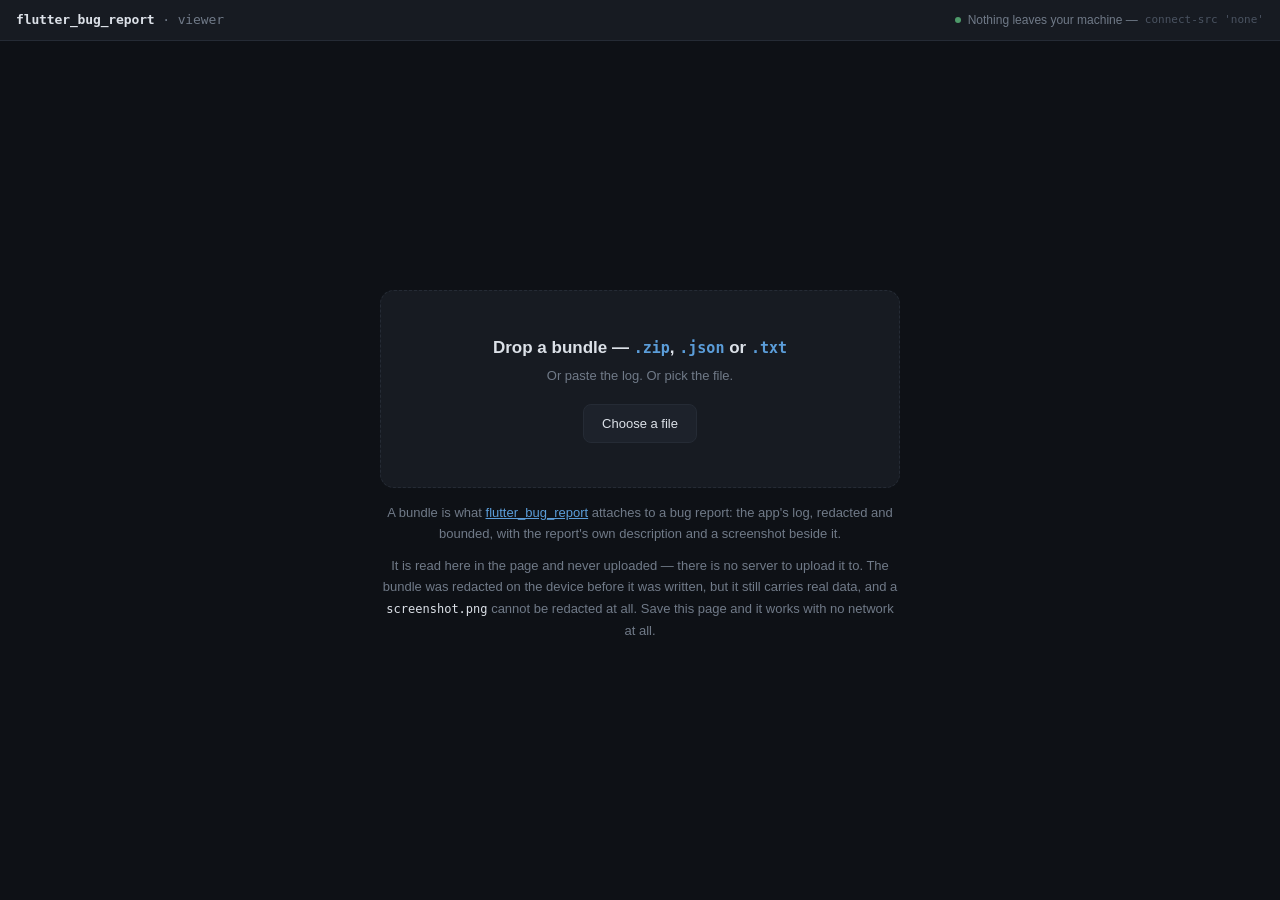
==== index.html @ 20e981cb "The viewer: a strip, a log, and a panel Concept C. The density strip places every entry by time rath" ====
<!DOCTYPE html>
<html lang="en">
<head>
<meta charset="UTF-8" />
<meta name="viewport" content="width=device-width, initial-scale=1.0" />

<!--
  connect-src 'none' is the load-bearing line in this file.

  The promise this page makes is that a bug report dropped into it does
  not go anywhere. A promise is worth what the person making it is
  worth; this is the browser refusing to carry out a fetch, an XHR, a
  WebSocket or a beacon no matter what the script asks for. A page that
  cannot make a request cannot leak a log.

  Everything else here follows from the same idea: no CDN, no fonts to
  fetch, no analytics, nothing loaded from anywhere but this directory.
-->
<meta http-equiv="Content-Security-Policy" content="
  default-src 'none';
  script-src 'self';
  style-src 'self';
  img-src 'self' blob: data:;
  connect-src 'none';
  base-uri 'none';
  form-action 'none'
" />
<!-- frame-ancestors is deliberately absent: a browser ignores it in a meta
     tag and logs an error for it, and an error nobody can fix is an error
     people learn to scroll past. It belongs in a response header, which is
     GitHub Pages' business, not this file's. -->

<title>Bug report viewer · flutter_bug_report</title>
<meta name="description" content="Open a flutter_bug_report bundle — .zip, .json or .txt — and read it. Runs entirely in your browser; nothing is uploaded." />
<link rel="stylesheet" href="style.css" />
</head>
<body>

<header class="top">
  <div class="brand">flutter_bug_report <span>· viewer</span></div>
  <div class="vow">
    <span class="vow__dot" aria-hidden="true"></span>
    <span>Nothing leaves your machine —</span>
    <code>connect-src 'none'</code>
  </div>
</header>

<main>
  <!-- ===== Nothing open ===== -->
  <section class="drop" id="drop">
    <div class="drop__box">
      <p class="drop__title">Drop a bundle — <code>.zip</code>, <code>.json</code> or <code>.txt</code></p>
      <p class="drop__note">Or paste the log. Or pick the file.</p>
      <label class="drop__pick">
        Choose a file
        <input id="picker" type="file" multiple accept=".zip,.json,.txt,.log,.png" hidden />
      </label>
    </div>

    <p class="fail is-hidden" id="fail"></p>

    <div class="about">
      <p>
        A bundle is what <a href="https://pub.dev/packages/flutter_bug_report" rel="noopener">flutter_bug_report</a>
        attaches to a bug report: the app's log, redacted and bounded, with the
        report's own description and a screenshot beside it.
      </p>
      <p>
        It is read here in the page and never uploaded — there is no server to
        upload it to. The bundle was redacted on the device before it was
        written, but it still carries real data, and a
        <code>screenshot.png</code> cannot be redacted at all. Save this page and
        it works with no network at all.
      </p>
    </div>
  </section>

  <!-- ===== A bundle, open ===== -->
  <section class="view is-hidden" id="view">
    <div class="strip" id="strip" title="The session over time. Click to jump.">
      <canvas id="canvas"></canvas>
    </div>

    <div class="bar">
      <input id="search" class="search" type="search" placeholder="Filter lines…" autocomplete="off" spellcheck="false" />
      <div class="chips" id="chips"></div>
      <div class="bar__end">
        <span class="bar__meta" id="meta"></span>
        <button class="btn" id="zone" type="button" title="Show times in UTC instead of local">UTC</button>
        <button class="btn" id="copy" type="button">Copy</button>
        <button class="btn" id="close" type="button">Close</button>
      </div>
    </div>

    <div class="banners" id="banners"></div>

    <div class="split">
      <div class="log" id="log" tabindex="0"></div>
      <aside class="side" id="side"></aside>
    </div>
  </section>
</main>

<script src="unzip.js"></script>
<script src="parse.js"></script>
<script src="viewer.js"></script>
</body>
</html>
---- style.css ----
/* ===================================================================
   flutter_bug_report log viewer — "Diagnostika"

   A log is not text to be read, it is data to be diagnosed. So colour
   means something here and is never decoration: a level is the same
   colour in the density strip, in the row's edge and in its chip, and
   nothing else in the page competes with those four hues.
   =================================================================== */

:root {
  --bg: #0E1116;
  --surface: #171B22;
  --raised: #1D222B;
  --border: #252B35;
  --text: #DCE1E8;
  --dim: #707A88;
  --faint: #4A5361;

  --debug: #5A6472;
  --info: #5B9DD9;
  --warning: #D9A441;
  --error: #E5544B;

  --accent: #5B9DD9;
  --bar: #3A424F;          /* a redaction bar: present, unreadable */
  --mark: #D9A441;

  --mono: ui-monospace, SFMono-Regular, "SF Mono", Menlo, Consolas, monospace;
  --sans: -apple-system, BlinkMacSystemFont, "Segoe UI", Roboto, sans-serif;
  --t: .15s ease;
}

* { box-sizing: border-box; }

html, body { height: 100%; }

body {
  margin: 0;
  background: var(--bg);
  color: var(--text);
  font: 14px/1.5 var(--sans);
  -webkit-font-smoothing: antialiased;
  display: flex;
  flex-direction: column;
}

.is-hidden { display: none !important; }

/* ===== The strip along the top of the page ===== */

.top {
  display: flex;
  align-items: center;
  gap: 16px;
  padding: 10px 16px;
  border-bottom: 1px solid var(--border);
  background: var(--surface);
  flex: none;
}

.brand {
  font-family: var(--mono);
  font-size: 13px;
  font-weight: 600;
  letter-spacing: -.01em;
}
.brand span { color: var(--dim); font-weight: 400; }

/* The claim the whole project rests on, stated where it cannot be
   missed rather than in a footer. */
.vow {
  margin-left: auto;
  display: flex;
  align-items: center;
  gap: 7px;
  font-size: 12px;
  color: var(--dim);
}
.vow__dot {
  width: 6px; height: 6px;
  border-radius: 50%;
  background: #4E9A6A;
  flex: none;
}
.vow code {
  font-family: var(--mono);
  font-size: 11px;
  color: var(--faint);
}

main {
  flex: 1;
  min-height: 0;
  display: flex;
  flex-direction: column;
}

/* ===== Nothing open yet ===== */

.drop {
  flex: 1;
  display: flex;
  flex-direction: column;
  align-items: center;
  justify-content: center;
  gap: 14px;
  padding: 40px 24px;
  text-align: center;
}
.drop.is-over .drop__box {
  border-color: var(--accent);
  background: rgba(91, 157, 217, .06);
}

.drop__box {
  width: 100%;
  max-width: 520px;
  padding: 44px 32px;
  border: 1.5px dashed var(--border);
  border-radius: 14px;
  background: var(--surface);
  transition: border-color var(--t), background var(--t);
}
.drop__title { font-size: 17px; font-weight: 600; margin: 0 0 6px; }
.drop__title code { font-family: var(--mono); font-size: 15px; color: var(--accent); }
.drop__note { margin: 0; font-size: 13px; color: var(--dim); }

.drop__pick {
  display: inline-block;
  margin-top: 18px;
  padding: 9px 18px;
  border: 1px solid var(--border);
  border-radius: 8px;
  background: var(--raised);
  color: var(--text);
  font: inherit;
  font-size: 13px;
  cursor: pointer;
  transition: border-color var(--t), background var(--t);
}
.drop__pick:hover { border-color: var(--accent); }

.about {
  max-width: 520px;
  font-size: 13px;
  line-height: 1.65;
  color: var(--dim);
}
.about p { margin: 0 0 10px; }
.about a { color: var(--accent); }
.about code { font-family: var(--mono); font-size: 12px; color: var(--text); }

.fail {
  max-width: 520px;
  padding: 12px 14px;
  border: 1px solid var(--error);
  border-radius: 8px;
  background: rgba(229, 84, 75, .08);
  color: var(--error);
  font-size: 13px;
  text-align: left;
}

/* ===== The density strip ===== */

/* Every entry as a tick, placed by time rather than by position in the
   list — a session that went quiet for half a minute has to show a gap
   there, which is the whole reason this exists. */
.strip {
  position: relative;
  height: 46px;
  border-bottom: 1px solid var(--border);
  background: var(--surface);
  cursor: crosshair;
  flex: none;
}
.strip canvas { display: block; width: 100%; height: 100%; }

.strip__span {
  position: absolute;
  top: 0; bottom: 0;
  background: rgba(220, 225, 232, .07);
  border-left: 1px solid rgba(220, 225, 232, .18);
  border-right: 1px solid rgba(220, 225, 232, .18);
  pointer-events: none;
}
.strip__tip {
  position: absolute;
  top: 6px;
  padding: 2px 6px;
  border-radius: 4px;
  background: var(--raised);
  border: 1px solid var(--border);
  font-family: var(--mono);
  font-size: 10px;
  color: var(--dim);
  pointer-events: none;
  white-space: nowrap;
  transform: translateX(-50%);
}

/* ===== The bar ===== */

.bar {
  display: flex;
  align-items: center;
  gap: 8px;
  flex-wrap: wrap;
  padding: 8px 16px;
  border-bottom: 1px solid var(--border);
  background: var(--surface);
  flex: none;
}

.search {
  width: 210px;
  padding: 6px 10px;
  border: 1px solid var(--border);
  border-radius: 7px;
  background: var(--bg);
  color: var(--text);
  font: inherit;
  font-size: 13px;
  transition: border-color var(--t);
}
.search:focus { outline: none; border-color: var(--accent); }
.search::placeholder { color: var(--faint); }

.chips { display: flex; gap: 5px; flex-wrap: wrap; }

.chip {
  font-family: var(--mono);
  font-size: 11px;
  line-height: 1;
  padding: 6px 9px;
  border: 1px solid var(--border);
  border-radius: 999px;
  background: var(--bg);
  color: var(--dim);
  cursor: pointer;
  opacity: .45;
  transition: opacity var(--t), border-color var(--t);
}
.chip.is-on { opacity: 1; border-color: currentColor; }
.chip--debug { color: var(--debug); }
.chip--info { color: var(--info); }
.chip--warning { color: var(--warning); }
.chip--error { color: var(--error); }

.bar__end { margin-left: auto; display: flex; align-items: center; gap: 8px; }
.bar__meta {
  font-family: var(--mono);
  font-size: 11px;
  color: var(--dim);
  font-variant-numeric: tabular-nums;
}

.btn {
  padding: 6px 11px;
  border: 1px solid var(--border);
  border-radius: 7px;
  background: var(--bg);
  color: var(--dim);
  font: inherit;
  font-size: 12px;
  cursor: pointer;
  transition: color var(--t), border-color var(--t);
}
.btn:hover { color: var(--text); border-color: var(--accent); }
.btn.is-on { color: var(--accent); border-color: var(--accent); }

/* ===== What the reader is warned about ===== */

.banners { flex: none; }

.banner {
  display: flex;
  gap: 10px;
  padding: 9px 16px;
  font-size: 12.5px;
  border-bottom: 1px solid var(--border);
}
.banner--warn { background: rgba(217, 164, 65, .09); color: var(--warning); }
.banner--note { background: var(--surface); color: var(--dim); }
.banner__mark { flex: none; font-family: var(--mono); }

/* ===== Log and panel ===== */

/* The page below the header: strip, bar, banners, then the log beside
   its panel. A class rather than a style attribute — the CSP forbids
   those, which is the point of having it. */
.view {
  flex: 1;
  min-height: 0;
  display: flex;
  flex-direction: column;
}

.split { flex: 1; min-height: 0; display: flex; }

/* Focused on open so the keys work without a click, which must not
   mean a ring drawn around the whole log. :focus-visible keeps it for
   the reader who tabbed here. */
.log:focus { outline: none; }
.log:focus-visible { outline: 1px solid var(--accent); outline-offset: -1px; }

.log {
  flex: 1;
  min-width: 0;
  overflow: auto;
  padding: 8px 0 40vh;
  font-family: var(--mono);
  font-size: 12.5px;
  line-height: 1.55;
}

.row {
  display: flex;
  gap: 10px;
  padding: 2px 16px 2px 13px;
  border-left: 3px solid transparent;
  white-space: pre-wrap;
  word-break: break-word;
  cursor: default;
}
.row:hover { background: rgba(220, 225, 232, .04); }
.row--debug { border-left-color: var(--debug); }
.row--info { border-left-color: var(--info); }
.row--warning { border-left-color: var(--warning); }
.row--error { border-left-color: var(--error); }
.row.is-here { background: rgba(91, 157, 217, .12); }

.row__time {
  flex: none;
  color: var(--faint);
  font-variant-numeric: tabular-nums;
}
.row__level { flex: none; width: 4.5em; }
.row--debug .row__level { color: var(--debug); }
.row--info .row__level { color: var(--info); }
.row--warning .row__level { color: var(--warning); }
.row--error .row__level { color: var(--error); }

.row__body { flex: 1; min-width: 0; }
.row__more {
  color: var(--faint);
  cursor: pointer;
  user-select: none;
  font-size: 11px;
}
.row__more:hover { color: var(--accent); }

.detail {
  margin: 3px 0 7px;
  padding-left: 12px;
  border-left: 1px solid var(--border);
}
.detail__label {
  display: block;
  font-size: 10px;
  text-transform: uppercase;
  letter-spacing: .07em;
  color: var(--faint);
  margin: 6px 0 1px;
}
.detail__error { color: var(--error); }
.detail__stack { color: var(--dim); font-size: 12px; }

/* A pause long enough that the reader should see it as one. */
.gap {
  display: flex;
  align-items: center;
  gap: 10px;
  padding: 3px 16px;
  color: var(--faint);
  font-size: 11px;
  font-family: var(--mono);
}
.gap::before, .gap::after {
  content: "";
  height: 1px;
  background: var(--border);
}
.gap::before { width: 24px; flex: none; }
.gap::after { flex: 1; }

/* Where the bundle was cut. It goes at the top, because the beginning
   is what a limit takes — a reader who does not see this reads the tail
   of a session as the whole of it. */
.cut {
  display: flex;
  align-items: center;
  gap: 10px;
  margin: 0 0 6px;
  padding: 7px 16px;
  color: var(--warning);
  font-size: 11px;
  font-family: var(--mono);
  background: repeating-linear-gradient(
    -45deg,
    transparent, transparent 6px,
    rgba(217, 164, 65, .07) 6px, rgba(217, 164, 65, .07) 12px
  );
  border-bottom: 1px dashed rgba(217, 164, 65, .35);
}

mark { background: var(--mark); color: #14171C; border-radius: 2px; }

/* ===== Redaction =====

   Two different things happened, and they must not look the same.

   A value that was taken away entirely is a filled bar: nothing to
   read, and visibly nothing rather than absently nothing. A card number
   keeps its last four digits on purpose — the redactor checks Luhn so
   an order id is not starred by accident — and those four are what lets
   somebody match a payment against a transaction. Barring them too
   would throw away what the package deliberately kept. */

.red {
  border-radius: 2px;
  padding: 0 1px;
}
.red--full,
.red--mask {
  background: var(--bar);
  color: transparent;
}
.red--keep {
  color: var(--text);
  border-bottom: 1px solid var(--bar);
}

/* ===== The panel ===== */

.side {
  flex: none;
  width: 310px;
  border-left: 1px solid var(--border);
  background: var(--surface);
  overflow: auto;
  padding: 14px;
}
.side.is-hidden { display: none; }

.side__desc {
  font-size: 13.5px;
  line-height: 1.55;
  margin: 0 0 14px;
  white-space: pre-wrap;
}
.side h2 {
  font-size: 10px;
  text-transform: uppercase;
  letter-spacing: .08em;
  color: var(--faint);
  margin: 16px 0 6px;
  font-weight: 600;
}
.facts {
  width: 100%;
  border-collapse: collapse;
  font-family: var(--mono);
  font-size: 11.5px;
}
.facts td { padding: 3px 0; vertical-align: top; }
.facts td:first-child { color: var(--dim); padding-right: 10px; white-space: nowrap; }
.facts td:last-child { word-break: break-word; }

.shot {
  width: 100%;
  border-radius: 8px;
  border: 1px solid var(--border);
  display: block;
  cursor: zoom-in;
}

.lightbox {
  position: fixed;
  inset: 0;
  background: rgba(14, 17, 22, .92);
  display: flex;
  align-items: center;
  justify-content: center;
  padding: 32px;
  z-index: 10;
  cursor: zoom-out;
}
.lightbox img { max-width: 100%; max-height: 100%; border-radius: 6px; }

.keys {
  margin-top: 18px;
  font-family: var(--mono);
  font-size: 11px;
  color: var(--faint);
  line-height: 1.9;
}
.keys b { color: var(--dim); font-weight: 400; }

/* ===== JSON tree for `extra` ===== */

.json { font-size: 12px; }
.json__box > summary { cursor: pointer; list-style: none; }
.json__box > summary::-webkit-details-marker { display: none; }
.json__box > summary::before { content: "▸ "; color: var(--faint); }
.json__box[open] > summary::before { content: "▾ "; }
.json__children { padding-left: 14px; }
.json__key { color: var(--info); }
.json__str { color: #8FBF7F; }
.json__num { color: var(--warning); }
.json__bool, .json__null { color: #B98FD9; }
.json__punct { color: var(--faint); }
.json__size { color: var(--faint); font-size: 10px; margin-left: 6px; }

.empty { padding: 30px 16px; color: var(--dim); font-family: var(--sans); }

@media (max-width: 800px) {
  .split { flex-direction: column; }
  .side { width: auto; border-left: none; border-top: 1px solid var(--border); max-height: 45vh; }
  .search { width: 100%; }
  .vow span { display: none; }
}
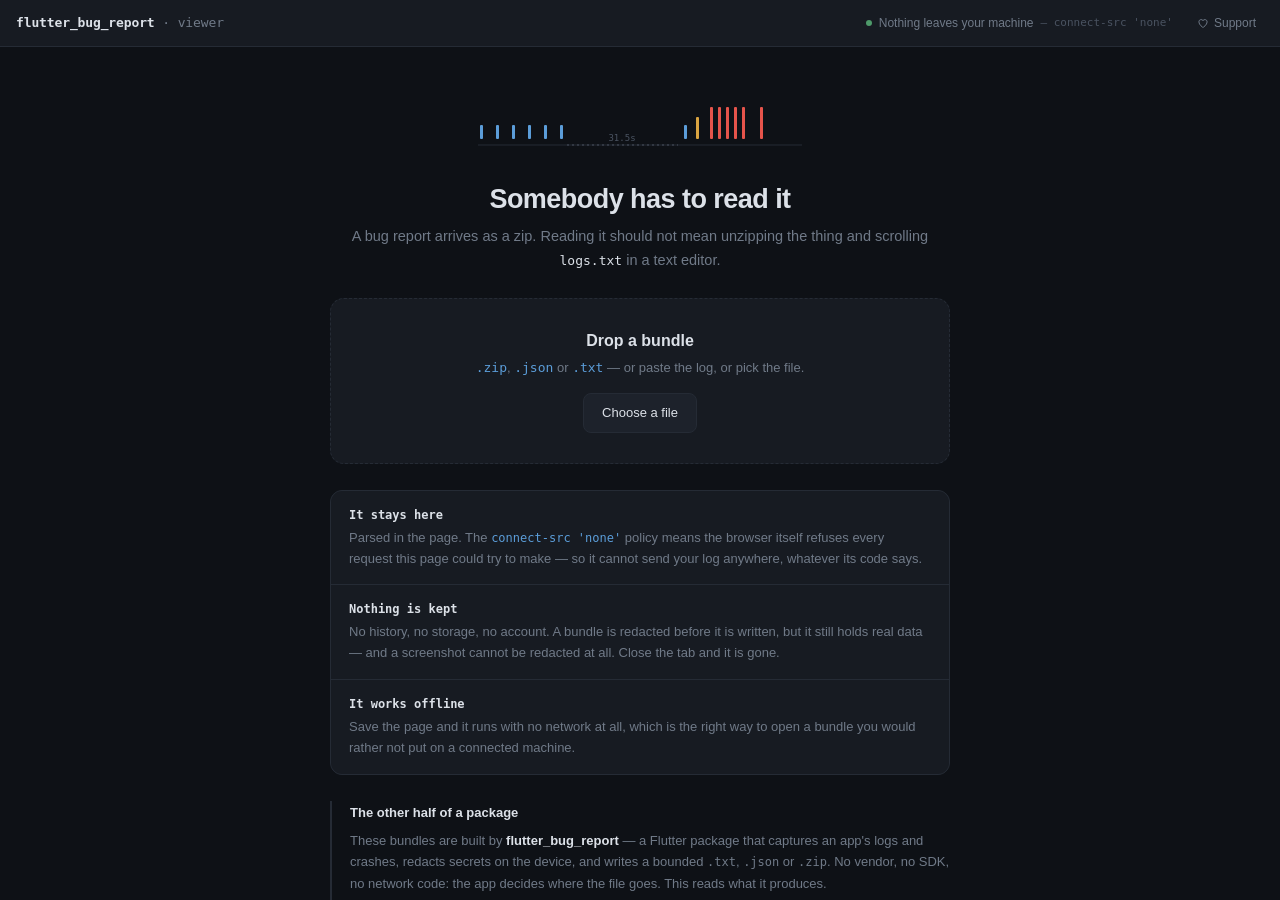
==== commit ffe7a7a4: "Say what made the file, and who keeps it The empty state is the first thing a visitor sees and often" ====
--- a/index.html
+++ b/index.html
@@ -37,41 +37,145 @@
 <body>
 
 <header class="top">
-  <div class="brand">flutter_bug_report <span>· viewer</span></div>
-  <div class="vow">
+  <a class="brand" href="https://pub.dev/packages/flutter_bug_report" target="_blank" rel="noopener noreferrer">
+    flutter_bug_report <span>· viewer</span>
+  </a>
+
+  <div class="vow" title="This page is forbidden by its own Content-Security-Policy from making any network request.">
     <span class="vow__dot" aria-hidden="true"></span>
-    <span>Nothing leaves your machine —</span>
-    <code>connect-src 'none'</code>
+    <span class="vow__text">Nothing leaves your machine</span>
+    <code class="vow__code">connect-src 'none'</code>
   </div>
+
+  <!-- Small, still, and out of the way. Someone reading an error log at two
+       in the morning is debugging, not shopping. -->
+  <a class="give give--small" href="https://tirikchilik.uz/ahadjonovss" target="_blank" rel="noopener noreferrer" title="Support the person who maintains this">
+    <svg viewBox="0 0 16 16" width="12" height="12" aria-hidden="true" focusable="false">
+      <path d="M8 14S2.5 10.5 2.5 6.5A3 3 0 0 1 8 4.8 3 3 0 0 1 13.5 6.5C13.5 10.5 8 14 8 14Z"
+            fill="none" stroke="currentColor" stroke-width="1.3" stroke-linejoin="round"/>
+    </svg>
+    Support
+  </a>
 </header>
 
 <main>
   <!-- ===== Nothing open ===== -->
   <section class="drop" id="drop">
-    <div class="drop__box">
-      <p class="drop__title">Drop a bundle — <code>.zip</code>, <code>.json</code> or <code>.txt</code></p>
-      <p class="drop__note">Or paste the log. Or pick the file.</p>
-      <label class="drop__pick">
-        Choose a file
-        <input id="picker" type="file" multiple accept=".zip,.json,.txt,.log,.png" hidden />
-      </label>
-    </div>
-
-    <p class="fail is-hidden" id="fail"></p>
-
-    <div class="about">
-      <p>
-        A bundle is what <a href="https://pub.dev/packages/flutter_bug_report" rel="noopener">flutter_bug_report</a>
-        attaches to a bug report: the app's log, redacted and bounded, with the
-        report's own description and a screenshot beside it.
-      </p>
-      <p>
-        It is read here in the page and never uploaded — there is no server to
-        upload it to. The bundle was redacted on the device before it was
-        written, but it still carries real data, and a
-        <code>screenshot.png</code> cannot be redacted at all. Save this page and
-        it works with no network at all.
-      </p>
+    <div class="sheet">
+
+      <div class="hero">
+        <!-- The strip, which is the one thing this viewer does that a text
+             editor cannot: a session drawn on a time axis, so the half
+             minute where nothing happened is visible as a hole. Showing it
+             here means the page explains itself before anything is opened. -->
+        <svg class="glyph" viewBox="0 0 340 64" role="img" aria-labelledby="glyphTitle">
+          <title id="glyphTitle">A session: steady polling, then half a minute of silence, then a burst of errors</title>
+          <g class="glyph__tick glyph__tick--info">
+            <rect x="10" y="34" width="3" height="14" rx="1" />
+            <rect x="26" y="34" width="3" height="14" rx="1" />
+            <rect x="42" y="34" width="3" height="14" rx="1" />
+            <rect x="58" y="34" width="3" height="14" rx="1" />
+            <rect x="74" y="34" width="3" height="14" rx="1" />
+            <rect x="90" y="34" width="3" height="14" rx="1" />
+            <rect x="214" y="34" width="3" height="14" rx="1" />
+          </g>
+          <g class="glyph__tick glyph__tick--warning">
+            <rect x="226" y="26" width="3" height="22" rx="1" />
+          </g>
+          <g class="glyph__tick glyph__tick--error">
+            <rect x="240" y="16" width="3" height="32" rx="1" />
+            <rect x="248" y="16" width="3" height="32" rx="1" />
+            <rect x="256" y="16" width="3" height="32" rx="1" />
+            <rect x="264" y="16" width="3" height="32" rx="1" />
+            <rect x="272" y="16" width="3" height="32" rx="1" />
+            <rect x="290" y="16" width="3" height="32" rx="1" />
+          </g>
+          <path class="glyph__rule" d="M8 54 H332" />
+          <path class="glyph__gap" d="M97 54 H208" />
+          <text class="glyph__label" x="152" y="50" text-anchor="middle">31.5s</text>
+        </svg>
+
+        <h1 class="hero__title">Somebody has to read it</h1>
+        <p class="hero__lead">
+          A bug report arrives as a zip. Reading it should not mean unzipping the
+          thing and scrolling <code>logs.txt</code> in a text editor.
+        </p>
+      </div>
+
+      <div class="drop__box">
+        <p class="drop__title">Drop a bundle</p>
+        <p class="drop__note"><code>.zip</code>, <code>.json</code> or <code>.txt</code> — or paste the log, or pick the file.</p>
+        <label class="drop__pick">
+          Choose a file
+          <input id="picker" type="file" multiple accept=".zip,.json,.txt,.log,.png" hidden />
+        </label>
+      </div>
+
+      <p class="fail is-hidden" id="fail"></p>
+
+      <ul class="traits">
+        <li class="trait">
+          <span class="trait__name">It stays here</span>
+          <span class="trait__note">
+            Parsed in the page. The <code>connect-src 'none'</code> policy means the
+            browser itself refuses every request this page could try to make — so it
+            cannot send your log anywhere, whatever its code says.
+          </span>
+        </li>
+        <li class="trait">
+          <span class="trait__name">Nothing is kept</span>
+          <span class="trait__note">
+            No history, no storage, no account. A bundle is redacted before it is
+            written, but it still holds real data — and a screenshot cannot be
+            redacted at all. Close the tab and it is gone.
+          </span>
+        </li>
+        <li class="trait">
+          <span class="trait__name">It works offline</span>
+          <span class="trait__note">
+            Save the page and it runs with no network at all, which is the right way
+            to open a bundle you would rather not put on a connected machine.
+          </span>
+        </li>
+      </ul>
+
+      <section class="origin">
+        <h2 class="origin__head">The other half of a package</h2>
+        <p class="origin__body">
+          These bundles are built by <strong>flutter_bug_report</strong> — a Flutter
+          package that captures an app's logs and crashes, redacts secrets on the
+          device, and writes a bounded <code>.txt</code>, <code>.json</code> or
+          <code>.zip</code>. No vendor, no SDK, no network code: the app decides
+          where the file goes. This reads what it produces.
+        </p>
+        <p class="origin__links">
+          <a href="https://pub.dev/packages/flutter_bug_report" target="_blank" rel="noopener noreferrer">pub.dev</a>
+          <a href="https://github.com/ahadjonovss/flutter_bug_report" target="_blank" rel="noopener noreferrer">the package on GitHub</a>
+          <a href="https://github.com/ahadjonovss/flutter_bug_report_viewer" target="_blank" rel="noopener noreferrer">this viewer on GitHub</a>
+        </p>
+      </section>
+
+      <section class="give give--full">
+        <h2 class="give__head">There is nobody to bill you</h2>
+        <p class="give__body">
+          The package and this viewer are written and kept up by one person. That is
+          the same reason there is no vendor in the loop, no account to make and
+          nothing measuring you — there is no company here to want any of it.
+        </p>
+        <p class="give__body">
+          If this saved you an afternoon, you can put something toward the work.
+          It is entirely optional, nothing here is gated, and nothing changes if you
+          would rather not.
+        </p>
+        <a class="give__link" href="https://tirikchilik.uz/ahadjonovss" target="_blank" rel="noopener noreferrer">
+          <svg viewBox="0 0 16 16" width="14" height="14" aria-hidden="true" focusable="false">
+            <path d="M8 14S2.5 10.5 2.5 6.5A3 3 0 0 1 8 4.8 3 3 0 0 1 13.5 6.5C13.5 10.5 8 14 8 14Z"
+                  fill="none" stroke="currentColor" stroke-width="1.3" stroke-linejoin="round"/>
+          </svg>
+          Support the work
+        </a>
+      </section>
+
     </div>
   </section>
 
--- a/style.css
+++ b/style.css
@@ -63,7 +63,11 @@
   font-size: 13px;
   font-weight: 600;
   letter-spacing: -.01em;
-}
+  color: var(--text);
+  text-decoration: none;
+  transition: color var(--t);
+}
+.brand:hover { color: var(--accent); }
 .brand span { color: var(--dim); font-weight: 400; }
 
 /* The claim the whole project rests on, stated where it cannot be
@@ -82,11 +86,14 @@
   background: #4E9A6A;
   flex: none;
 }
-.vow code {
+.vow__code {
   font-family: var(--mono);
   font-size: 11px;
   color: var(--faint);
 }
+/* The dash belongs to the code, so hiding the code on a narrow screen does
+   not leave one dangling. */
+.vow__code::before { content: "— "; }
 
 main {
   flex: 1;
@@ -95,71 +102,215 @@
   flex-direction: column;
 }
 
-/* ===== Nothing open yet ===== */
+/* ===== Nothing open yet =====
+
+   This is the first thing a visitor sees and often the only thing: somebody
+   lands here from a ticket holding a zip and no idea what wrote it. So the
+   page has to say what it is, what made the file, and why it can be trusted
+   with it — before anything is dropped. */
 
 .drop {
   flex: 1;
-  display: flex;
-  flex-direction: column;
-  align-items: center;
-  justify-content: center;
-  gap: 14px;
-  padding: 40px 24px;
-  text-align: center;
+  overflow: auto;
+  padding: 44px 24px 72px;
 }
 .drop.is-over .drop__box {
   border-color: var(--accent);
-  background: rgba(91, 157, 217, .06);
-}
+  background: rgba(91, 157, 217, .07);
+}
+
+.sheet {
+  max-width: 620px;
+  margin: 0 auto;
+  display: flex;
+  flex-direction: column;
+  gap: 26px;
+}
+
+/* ===== The hero ===== */
+
+.hero { text-align: center; }
+
+/* The strip motif: the one thing here a text editor cannot do. Drawn rather
+   than described, so the page demonstrates itself before it is used. */
+.glyph {
+  width: 100%;
+  max-width: 340px;
+  height: auto;
+  margin-bottom: 22px;
+}
+.glyph__tick--info rect { fill: var(--info); }
+.glyph__tick--warning rect { fill: var(--warning); }
+.glyph__tick--error rect { fill: var(--error); }
+.glyph__rule { stroke: var(--border); stroke-width: 1; }
+.glyph__gap {
+  stroke: var(--faint);
+  stroke-width: 1;
+  stroke-dasharray: 2 3;
+}
+.glyph__label {
+  fill: var(--faint);
+  font-family: var(--mono);
+  font-size: 9px;
+}
+
+.hero__title {
+  font-size: 27px;
+  font-weight: 600;
+  letter-spacing: -.02em;
+  margin: 0 0 10px;
+  line-height: 1.2;
+}
+.hero__lead {
+  margin: 0;
+  font-size: 14.5px;
+  line-height: 1.6;
+  color: var(--dim);
+}
+.hero__lead code { font-family: var(--mono); font-size: 13px; color: var(--text); }
+
+/* ===== The target ===== */
 
 .drop__box {
-  width: 100%;
-  max-width: 520px;
-  padding: 44px 32px;
+  padding: 30px 28px;
   border: 1.5px dashed var(--border);
   border-radius: 14px;
   background: var(--surface);
+  text-align: center;
   transition: border-color var(--t), background var(--t);
 }
-.drop__title { font-size: 17px; font-weight: 600; margin: 0 0 6px; }
-.drop__title code { font-family: var(--mono); font-size: 15px; color: var(--accent); }
+.drop__title { font-size: 16px; font-weight: 600; margin: 0 0 5px; }
 .drop__note { margin: 0; font-size: 13px; color: var(--dim); }
+.drop__note code { font-family: var(--mono); color: var(--accent); }
 
 .drop__pick {
   display: inline-block;
-  margin-top: 18px;
+  margin-top: 16px;
   padding: 9px 18px;
   border: 1px solid var(--border);
   border-radius: 8px;
   background: var(--raised);
   color: var(--text);
-  font: inherit;
   font-size: 13px;
   cursor: pointer;
-  transition: border-color var(--t), background var(--t);
-}
-.drop__pick:hover { border-color: var(--accent); }
-
-.about {
-  max-width: 520px;
-  font-size: 13px;
-  line-height: 1.65;
-  color: var(--dim);
-}
-.about p { margin: 0 0 10px; }
-.about a { color: var(--accent); }
-.about code { font-family: var(--mono); font-size: 12px; color: var(--text); }
+  transition: border-color var(--t), color var(--t);
+}
+.drop__pick:hover { border-color: var(--accent); color: var(--accent); }
 
 .fail {
-  max-width: 520px;
+  margin: 0;
   padding: 12px 14px;
   border: 1px solid var(--error);
   border-radius: 8px;
   background: rgba(229, 84, 75, .08);
   color: var(--error);
   font-size: 13px;
-  text-align: left;
-}
+}
+
+/* ===== What it promises ===== */
+
+.traits {
+  list-style: none;
+  margin: 0;
+  padding: 0;
+  display: grid;
+  gap: 1px;
+  background: var(--border);
+  border: 1px solid var(--border);
+  border-radius: 12px;
+  overflow: hidden;
+}
+.trait {
+  background: var(--surface);
+  padding: 15px 18px;
+}
+.trait__name {
+  display: block;
+  font-family: var(--mono);
+  font-size: 12px;
+  font-weight: 600;
+  color: var(--text);
+  margin-bottom: 4px;
+}
+.trait__note {
+  display: block;
+  font-size: 13px;
+  line-height: 1.6;
+  color: var(--dim);
+}
+.trait__note code { font-family: var(--mono); font-size: 12px; color: var(--accent); }
+
+/* ===== Where the file came from ===== */
+
+.origin,
+.give--full {
+  border-left: 2px solid var(--border);
+  padding: 2px 0 2px 18px;
+}
+.origin__head,
+.give__head {
+  font-size: 13px;
+  font-weight: 600;
+  margin: 0 0 8px;
+  color: var(--text);
+}
+.origin__body,
+.give__body {
+  margin: 0 0 10px;
+  font-size: 13px;
+  line-height: 1.65;
+  color: var(--dim);
+}
+.origin__body code { font-family: var(--mono); font-size: 12px; }
+.origin__body strong { color: var(--text); font-weight: 600; }
+
+.origin__links {
+  margin: 0;
+  display: flex;
+  flex-wrap: wrap;
+  gap: 16px;
+  font-size: 13px;
+}
+.origin__links a { color: var(--accent); text-decoration: none; }
+.origin__links a:hover { text-decoration: underline; }
+
+/* ===== The ask =====
+
+   Placed where somebody is reading and has attention to spare, and nowhere
+   else. It never appears over a log, never moves, and never suggests that
+   anything here depends on it — because nothing does. The honest version of
+   this ask is also the one that supports the page's other claim: there is no
+   telemetry because there is no company, and no company is why there is
+   nobody to bill. */
+
+.give--full { border-left-color: var(--warning); }
+
+.give__link {
+  display: inline-flex;
+  align-items: center;
+  gap: 7px;
+  padding: 8px 15px;
+  border: 1px solid var(--warning);
+  border-radius: 8px;
+  color: var(--warning);
+  font-size: 13px;
+  text-decoration: none;
+  transition: background var(--t);
+}
+.give__link:hover { background: rgba(217, 164, 65, .1); }
+
+.give--small {
+  display: inline-flex;
+  align-items: center;
+  gap: 5px;
+  font-size: 12px;
+  color: var(--dim);
+  text-decoration: none;
+  padding: 4px 8px;
+  border-radius: 6px;
+  transition: color var(--t), background var(--t);
+}
+.give--small:hover { color: var(--warning); background: rgba(217, 164, 65, .08); }
 
 /* ===== The density strip ===== */
 
@@ -518,5 +669,16 @@
   .split { flex-direction: column; }
   .side { width: auto; border-left: none; border-top: 1px solid var(--border); max-height: 45vh; }
   .search { width: 100%; }
-  .vow span { display: none; }
-}
+
+  .top { gap: 10px; padding: 10px 12px; }
+  .brand { white-space: nowrap; }
+  .vow__code { display: none; }
+  .hero__title { font-size: 22px; }
+  .drop { padding: 28px 16px 56px; }
+}
+
+/* Narrower still: the promise is stated in full a screen below, so the
+   header keeps only the light that says it is being kept. */
+@media (max-width: 560px) {
+  .vow__text { display: none; }
+}
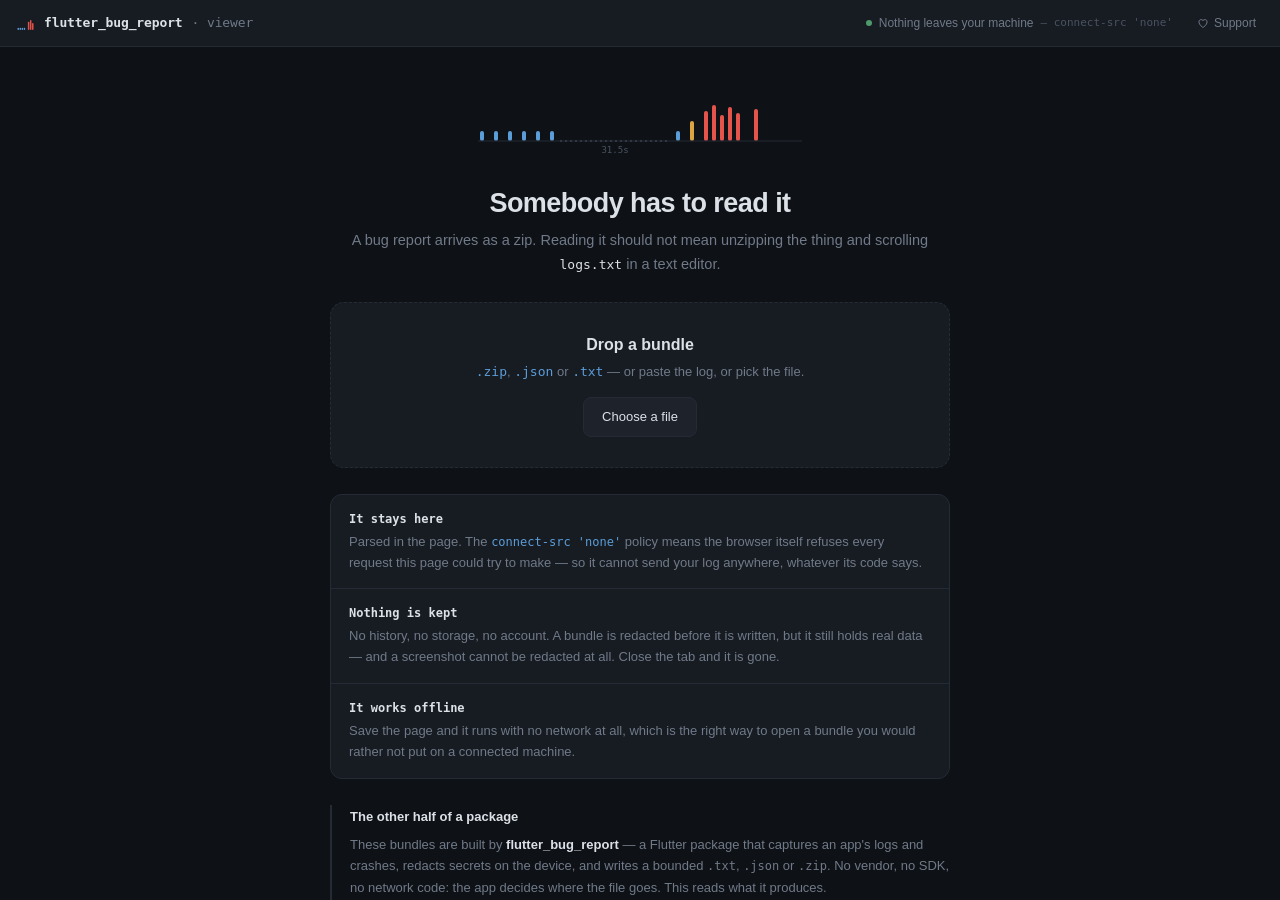
==== commit 6211250b: "The mark, and the hero brought into line with it The logo is the same figure this page already drew " ====
--- a/index.html
+++ b/index.html
@@ -32,13 +32,26 @@
 
 <title>Bug report viewer · flutter_bug_report</title>
 <meta name="description" content="Open a flutter_bug_report bundle — .zip, .json or .txt — and read it. Runs entirely in your browser; nothing is uploaded." />
+<!-- Inline, not a file: a saved viewer.html has no directory beside it, and a
+     favicon that 404s looks worse than none. data: is already allowed by
+     img-src, which is what governs an icon. -->
+<link rel="icon" type="image/svg+xml" href="[data-uri]" />
 <link rel="stylesheet" href="style.css" />
 </head>
 <body>
 
 <header class="top">
   <a class="brand" href="https://pub.dev/packages/flutter_bug_report" target="_blank" rel="noopener noreferrer">
-    flutter_bug_report <span>· viewer</span>
+    <svg class="mark" viewBox="0 0 64 64" aria-hidden="true" focusable="false">
+      <rect class="mark__quiet" x="5" y="46" width="5" height="8" rx="2.5"/>
+      <rect class="mark__quiet" x="12" y="46" width="5" height="8" rx="2.5"/>
+      <rect class="mark__quiet" x="19" y="46" width="5" height="8" rx="2.5"/>
+      <rect class="mark__quiet" x="26" y="46" width="5" height="8" rx="2.5"/>
+      <rect class="mark__burst" x="40" y="26" width="5" height="28" rx="2.5"/>
+      <rect class="mark__burst" x="47" y="20" width="5" height="34" rx="2.5"/>
+      <rect class="mark__burst" x="54" y="30" width="5" height="24" rx="2.5"/>
+    </svg>
+    <span class="brand__name">flutter_bug_report</span> <span class="brand__sub">· viewer</span>
   </a>
 
   <div class="vow" title="This page is forbidden by its own Content-Security-Policy from making any network request.">
@@ -68,31 +81,31 @@
              editor cannot: a session drawn on a time axis, so the half
              minute where nothing happened is visible as a hole. Showing it
              here means the page explains itself before anything is opened. -->
-        <svg class="glyph" viewBox="0 0 340 64" role="img" aria-labelledby="glyphTitle">
+        <svg class="glyph" viewBox="0 0 340 68" role="img" aria-labelledby="glyphTitle">
           <title id="glyphTitle">A session: steady polling, then half a minute of silence, then a burst of errors</title>
           <g class="glyph__tick glyph__tick--info">
-            <rect x="10" y="34" width="3" height="14" rx="1" />
-            <rect x="26" y="34" width="3" height="14" rx="1" />
-            <rect x="42" y="34" width="3" height="14" rx="1" />
-            <rect x="58" y="34" width="3" height="14" rx="1" />
-            <rect x="74" y="34" width="3" height="14" rx="1" />
-            <rect x="90" y="34" width="3" height="14" rx="1" />
-            <rect x="214" y="34" width="3" height="14" rx="1" />
+            <rect x="10" y="40" width="4" height="10" rx="2" />
+            <rect x="24" y="40" width="4" height="10" rx="2" />
+            <rect x="38" y="40" width="4" height="10" rx="2" />
+            <rect x="52" y="40" width="4" height="10" rx="2" />
+            <rect x="66" y="40" width="4" height="10" rx="2" />
+            <rect x="80" y="40" width="4" height="10" rx="2" />
+            <rect x="206" y="40" width="4" height="10" rx="2" />
           </g>
           <g class="glyph__tick glyph__tick--warning">
-            <rect x="226" y="26" width="3" height="22" rx="1" />
+            <rect x="220" y="30" width="4" height="20" rx="2" />
           </g>
           <g class="glyph__tick glyph__tick--error">
-            <rect x="240" y="16" width="3" height="32" rx="1" />
-            <rect x="248" y="16" width="3" height="32" rx="1" />
-            <rect x="256" y="16" width="3" height="32" rx="1" />
-            <rect x="264" y="16" width="3" height="32" rx="1" />
-            <rect x="272" y="16" width="3" height="32" rx="1" />
-            <rect x="290" y="16" width="3" height="32" rx="1" />
+            <rect x="234" y="20" width="4" height="30" rx="2" />
+            <rect x="242" y="14" width="4" height="36" rx="2" />
+            <rect x="250" y="24" width="4" height="26" rx="2" />
+            <rect x="258" y="16" width="4" height="34" rx="2" />
+            <rect x="266" y="22" width="4" height="28" rx="2" />
+            <rect x="284" y="18" width="4" height="32" rx="2" />
           </g>
-          <path class="glyph__rule" d="M8 54 H332" />
-          <path class="glyph__gap" d="M97 54 H208" />
-          <text class="glyph__label" x="152" y="50" text-anchor="middle">31.5s</text>
+          <path class="glyph__rule" d="M8 50 H332" />
+          <path class="glyph__gap" d="M90 50 H200" />
+          <text class="glyph__label" x="145" y="62" text-anchor="middle">31.5s</text>
         </svg>
 
         <h1 class="hero__title">Somebody has to read it</h1>
--- a/style.css
+++ b/style.css
@@ -59,6 +59,9 @@
 }
 
 .brand {
+  display: flex;
+  align-items: center;
+  gap: 9px;
   font-family: var(--mono);
   font-size: 13px;
   font-weight: 600;
@@ -68,7 +71,20 @@
   transition: color var(--t);
 }
 .brand:hover { color: var(--accent); }
-.brand span { color: var(--dim); font-weight: 400; }
+.brand__sub { color: var(--dim); font-weight: 400; }
+
+/* The mark is the same figure the hero draws and the same one the strip
+   draws from real data: quiet, a gap, a burst. Inline rather than an
+   <img>, so it costs no request, cannot be blocked, and takes its colours
+   from the palette the rest of the page uses. */
+.mark {
+  width: 19px;
+  height: 19px;
+  flex: none;
+  display: block;
+}
+.mark__quiet { fill: var(--info); }
+.mark__burst { fill: var(--error); }
 
 /* The claim the whole project rests on, stated where it cannot be
    missed rather than in a footer. */
